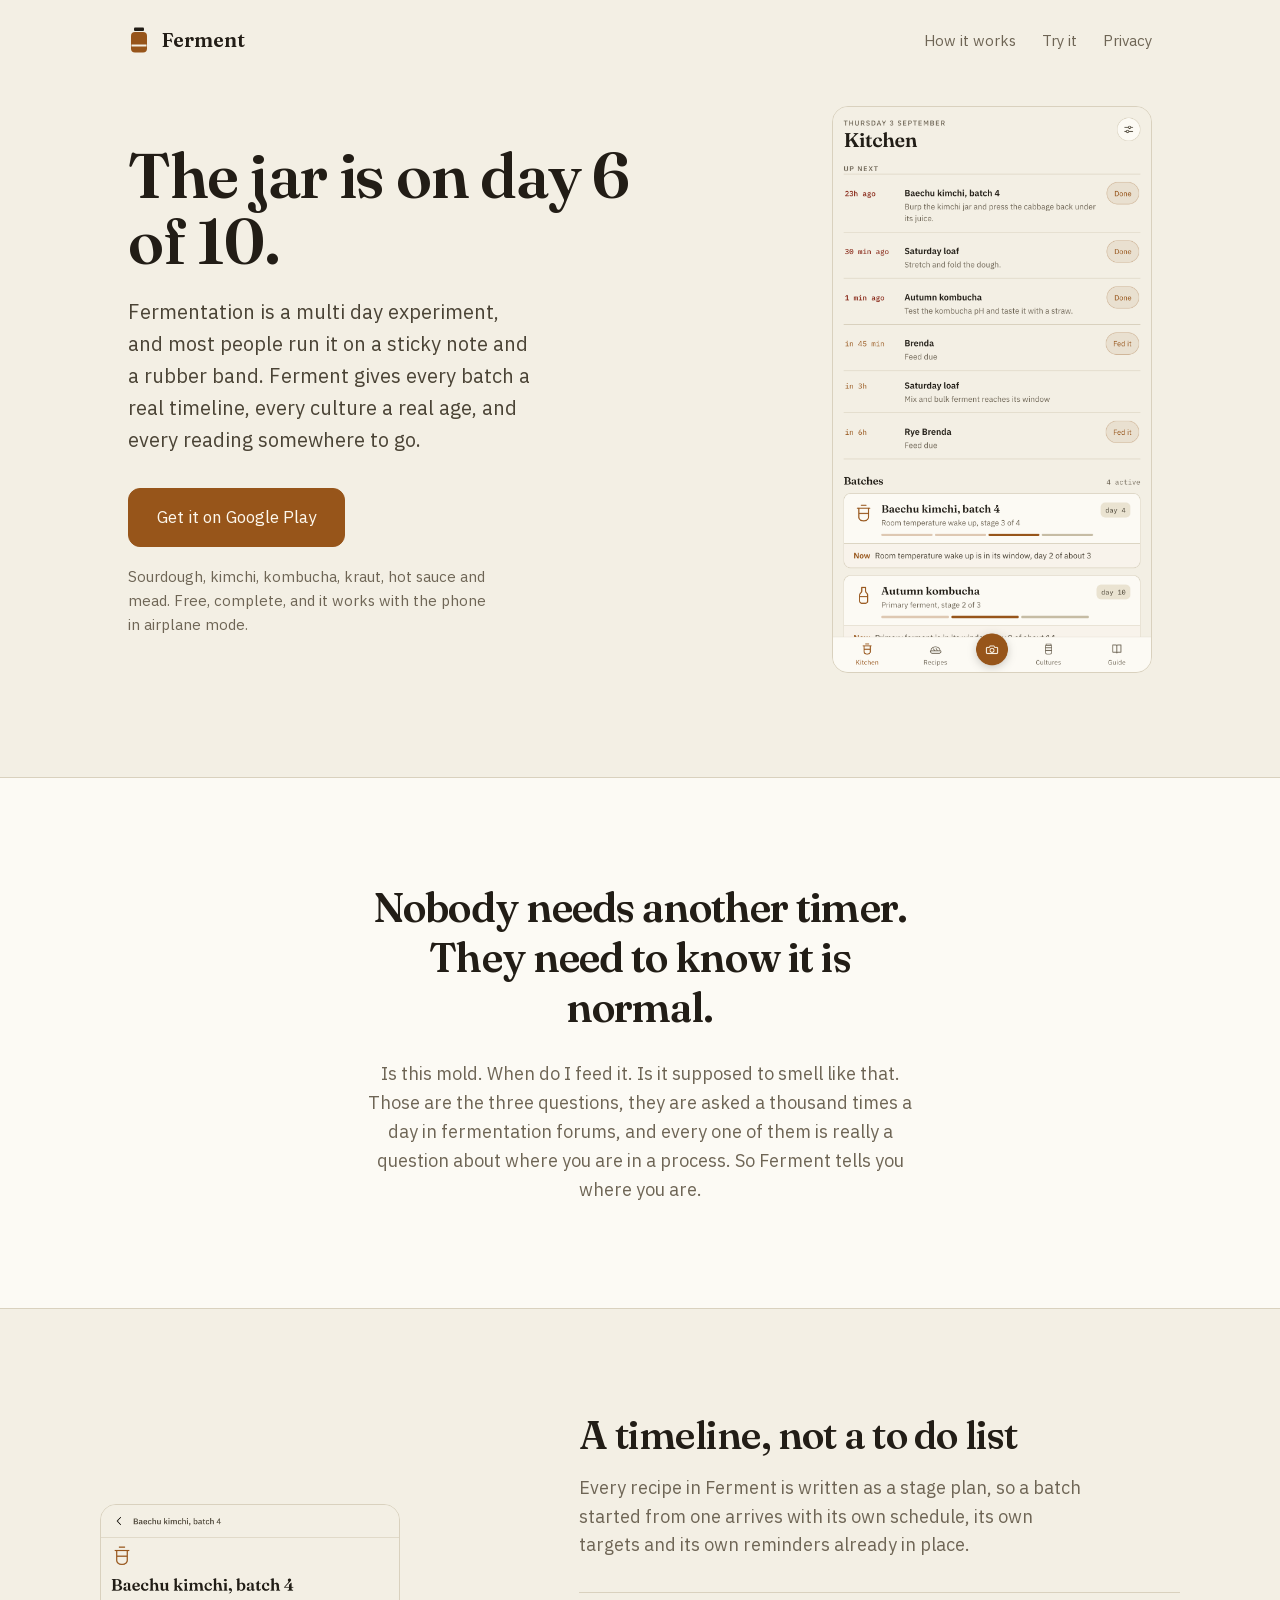
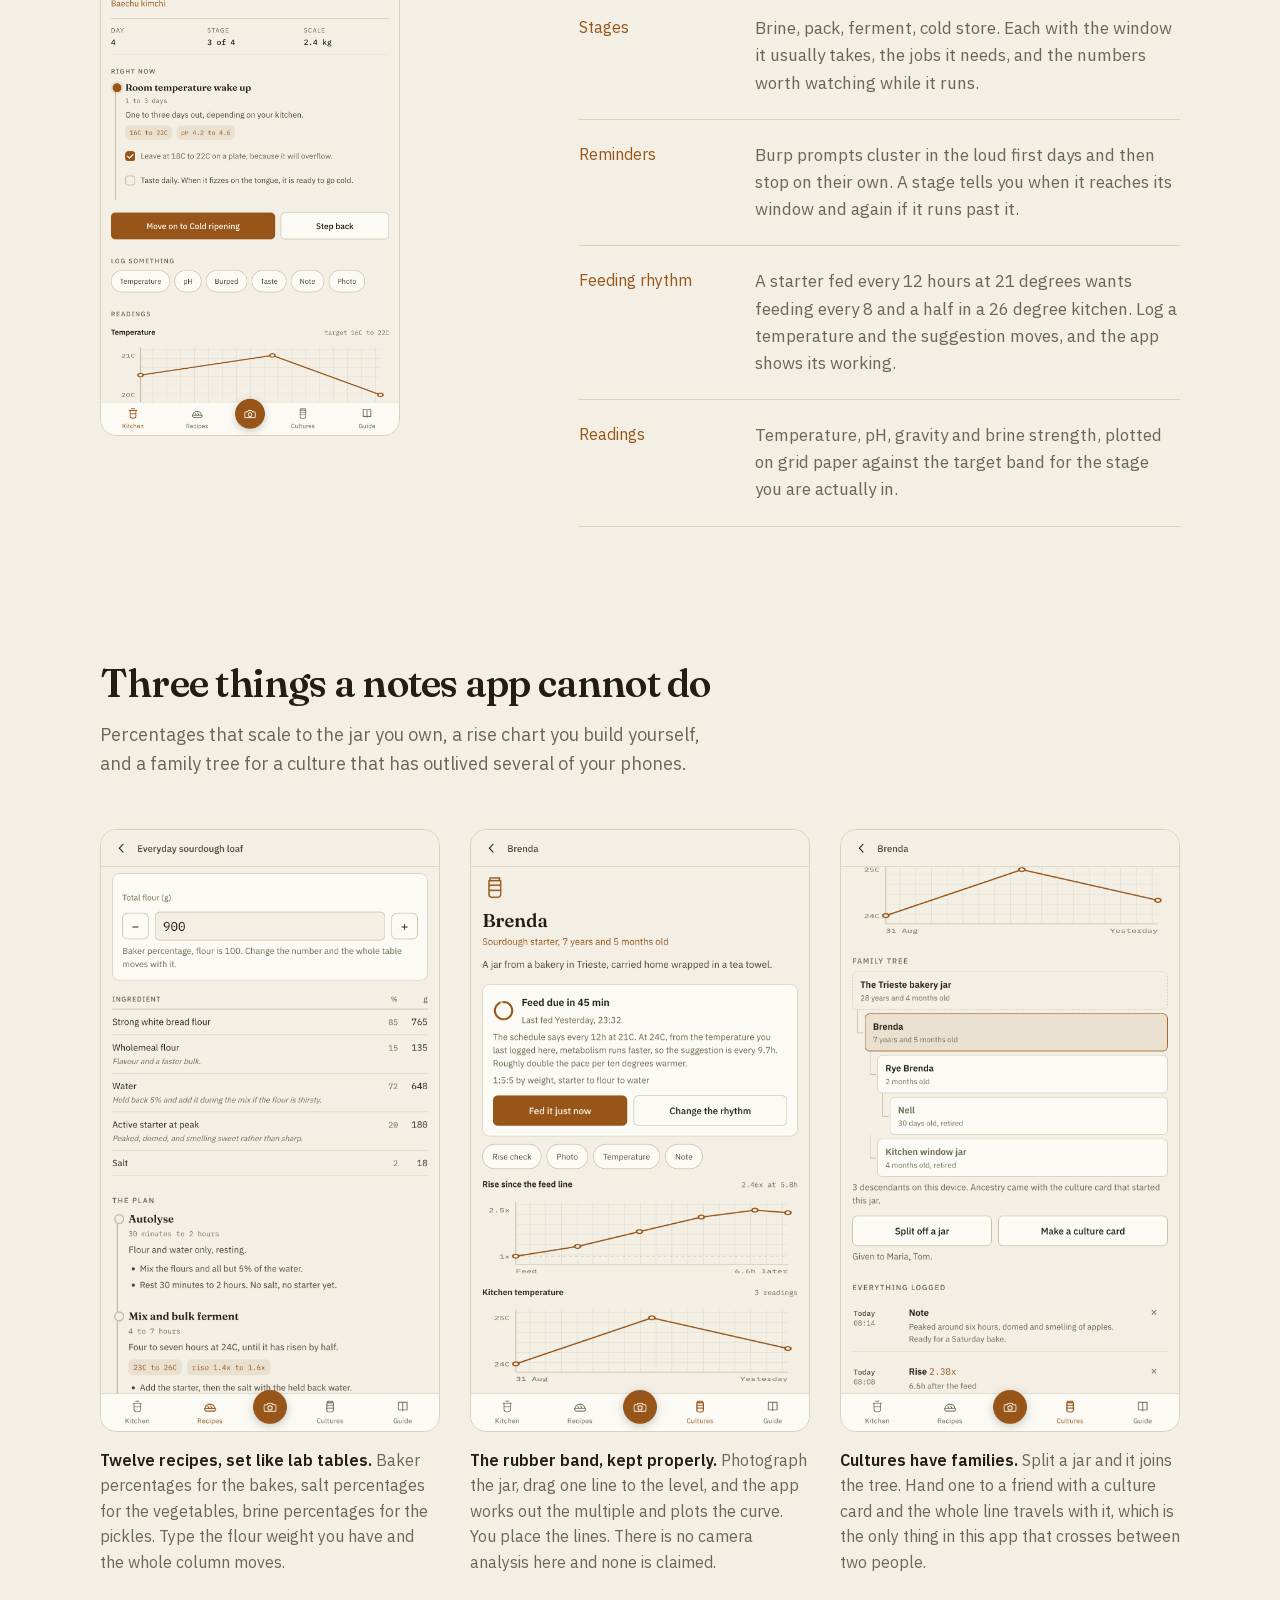
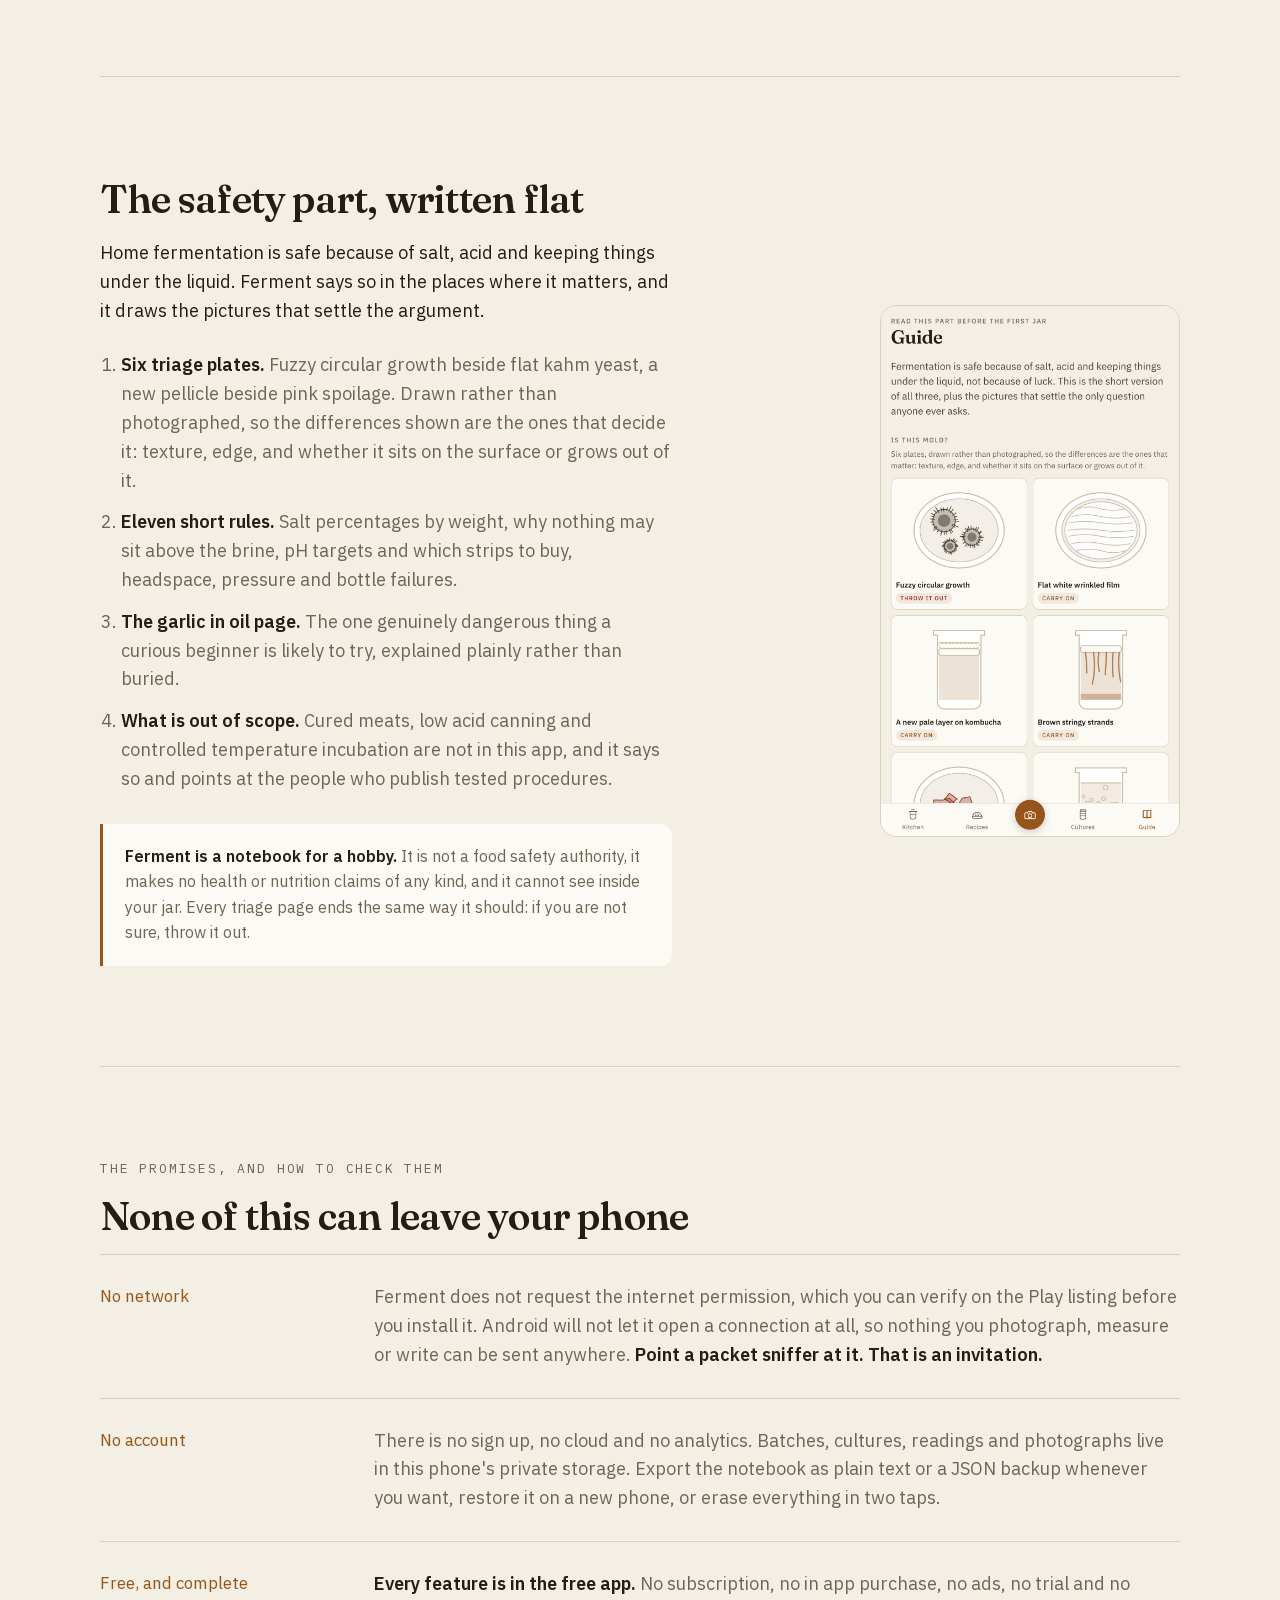
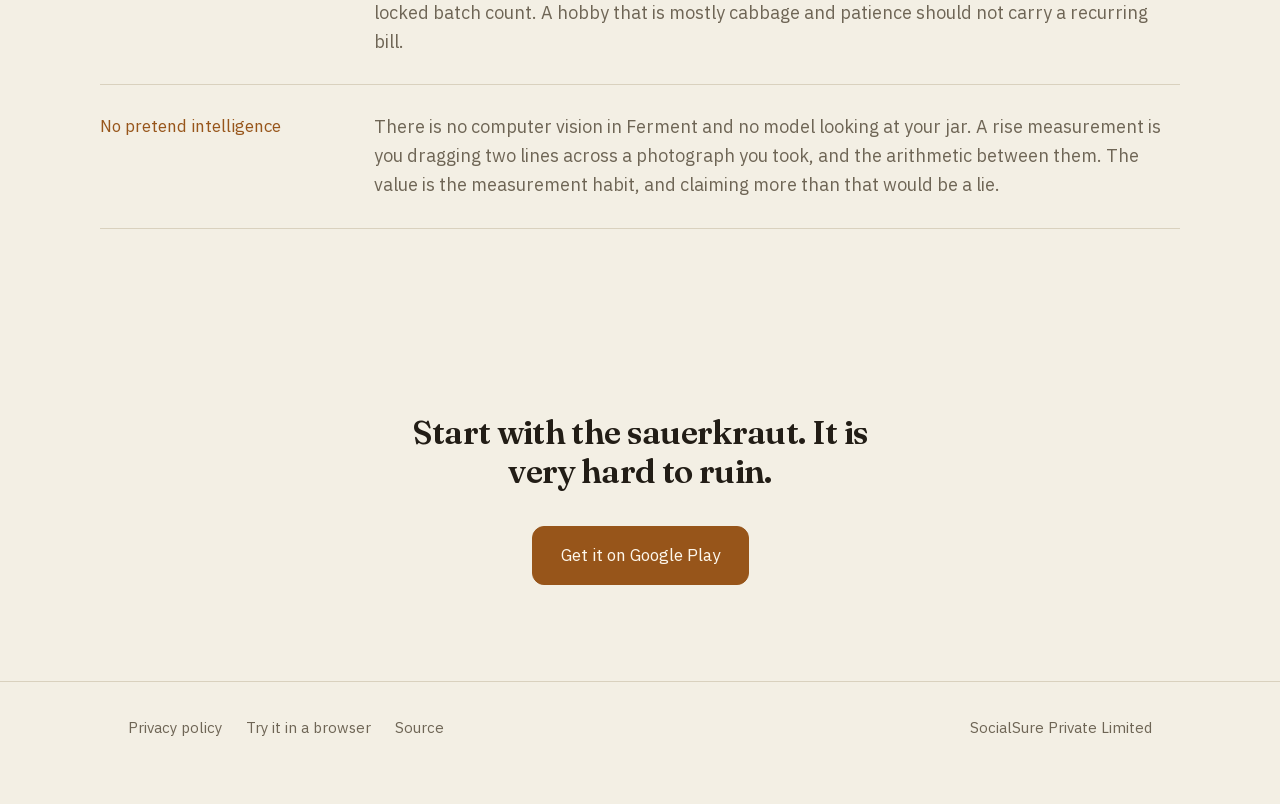
==== docs/index.html @ be578f1a "A lab notebook for sourdough, kimchi and kombucha. Batch timelines, culture lineages and a safety la" ====
<!doctype html>
<html lang="en">
<head>
<meta charset="utf-8">
<meta name="viewport" content="width=device-width, initial-scale=1">
<title>Ferment. The jar is on day 6 of 10.</title>
<meta name="description" content="A lab notebook for sourdough, kimchi, kombucha, kraut, hot sauce and mead. Batch timelines, feeding reminders that follow your kitchen temperature, culture family trees and a safety guide. Offline, free, no account.">
<meta property="og:title" content="Ferment. The jar is on day 6 of 10.">
<meta property="og:description" content="Batch timelines, feeding rhythms that follow your kitchen temperature, culture family trees, twelve recipes with a percentage calculator, and a mold reference that settles the question. Works in airplane mode.">
<meta property="og:type" content="website">
<link rel="icon" href="shots/icon.png">
<link rel="stylesheet" href="fonts/fonts.css">
<style>
  :root {
    color-scheme: light;
    --paper: #F3EFE4; --card: #FCFAF4; --card-2: #EAE3D1;
    --ink: #221D16; --ink-2: #4A4335; --muted: #6E6555;
    --hair: #D9D1BE; --hair-2: #C6BCA4;
    --accent: #97551A; --accent-soft: rgba(151, 85, 26, .10); --on-accent: #FDF7EC;
    --sans: "IBM Plex Sans", system-ui, -apple-system, "Segoe UI", Roboto, sans-serif;
    --serif: "Fraunces", Georgia, "Times New Roman", serif;
    --mono: "IBM Plex Mono", ui-monospace, Menlo, monospace;
  }
  * { box-sizing: border-box; }
  html { scroll-behavior: smooth; }
  body { margin: 0; background: var(--paper); color: var(--ink); font-family: var(--sans);
         font-size: 18px; line-height: 1.6; -webkit-font-smoothing: antialiased; }
  .wrap { max-width: 1080px; margin: 0 auto; padding: 0 28px; }
  a { color: var(--accent); }
  h2, h1 { font-family: var(--serif); font-weight: 600; font-variation-settings: "SOFT" 20, "WONK" 1;
           letter-spacing: -0.02em; }
  img.shot { width: 100%; height: auto; display: block; border: 1px solid var(--hair); border-radius: 16px;
             background: var(--card); }

  .cta { display: inline-block; background: var(--accent); color: var(--on-accent); text-decoration: none;
         padding: 15px 28px; border-radius: 12px; font-size: 17px; border: 1px solid var(--accent);
         transition: transform .15s ease; }
  .cta:active { transform: translateY(1px); }

  nav { display: flex; align-items: center; justify-content: space-between; height: 80px; }
  .mark { display: flex; align-items: center; gap: 11px; font-family: var(--serif); font-size: 20px; font-weight: 600; }
  .mark svg { width: 22px; height: 26px; display: block; }
  nav a { color: var(--muted); text-decoration: none; font-size: 15px; margin-left: 22px; }
  nav a:hover { color: var(--ink); }

  /* 1. hero: copy left, phone right */
  .hero { display: grid; grid-template-columns: 1.08fr .92fr; gap: 60px; align-items: center; padding: 26px 0 104px; }
  .hero h1 { font-size: clamp(40px, 5.4vw, 64px); line-height: 1.03; margin: 0 0 22px; }
  .hero p.sub { font-size: 20px; color: var(--ink-2); margin: 0 0 32px; max-width: 34ch; }
  .hero .under { font-size: 15px; color: var(--muted); margin: 18px 0 0; max-width: 40ch; }
  .hero img { max-width: 320px; margin-left: auto; }

  /* 2. manifesto band */
  .band { border-top: 1px solid var(--hair); border-bottom: 1px solid var(--hair); padding: 104px 0;
          text-align: center; background: var(--card); }
  .band p.big { font-family: var(--serif); font-weight: 600; font-size: clamp(27px, 3.7vw, 41px);
                line-height: 1.22; margin: 0 auto; max-width: 20ch;
                letter-spacing: -0.022em; }
  .band p.after { font-size: 18px; color: var(--muted); max-width: 52ch; margin: 28px auto 0; }

  /* 3. mechanism: phone left, beats right */
  .mech { display: grid; grid-template-columns: .82fr 1.18fr; gap: 62px; align-items: center; padding: 104px 0; }
  h2 { font-size: clamp(28px, 3.5vw, 39px); line-height: 1.14; margin: 0 0 16px; }
  .mech p.sub { color: var(--muted); margin: 0 0 32px; max-width: 46ch; }
  .beat { display: grid; grid-template-columns: 9.5rem 1fr; gap: 24px; padding: 22px 0; border-top: 1px solid var(--hair); }
  .beat:last-child { border-bottom: 1px solid var(--hair); }
  .beat .t { color: var(--accent); font-size: 16px; }
  .beat .d { margin: 0; color: var(--muted); font-size: 17px; }
  .mech img { max-width: 300px; }

  /* 4. gallery strip */
  .gallery { padding: 30px 0 100px; }
  .gallery p.sub { color: var(--muted); max-width: 56ch; margin: 0 0 50px; }
  .strip { display: grid; grid-template-columns: repeat(3, 1fr); gap: 30px; }
  .strip figure { margin: 0; }
  .strip figcaption { color: var(--muted); font-size: 16px; margin-top: 16px; }
  .strip figcaption b { color: var(--ink); font-weight: 600; }

  /* 5. safety: copy left, phone right, numbered */
  .safe { display: grid; grid-template-columns: 1fr .78fr; gap: 62px; align-items: center;
          padding: 100px 0; border-top: 1px solid var(--hair); }
  .safe ol { margin: 26px 0 0; padding-left: 1.3rem; color: var(--muted); }
  .safe li { margin-bottom: 13px; }
  .safe li b { color: var(--ink); font-weight: 600; }
  .safe img { max-width: 300px; margin-left: auto; }
  .caution { background: var(--card); border-left: 3px solid var(--accent); border-radius: 0 12px 12px 0;
             padding: 20px 22px; font-size: 16px; color: var(--muted); margin: 30px 0 0; }
  .caution b { color: var(--ink); font-weight: 600; }

  /* 6. plain fact rows */
  .facts { padding: 92px 0; border-top: 1px solid var(--hair); }
  .eyebrow { font-family: var(--mono); font-size: 13px; letter-spacing: .14em; text-transform: uppercase;
             color: var(--muted); margin: 0 0 14px; }
  .facts .row { display: grid; grid-template-columns: 15rem 1fr; gap: 34px; padding: 28px 0;
                border-top: 1px solid var(--hair); align-items: start; }
  .facts .row:last-child { border-bottom: 1px solid var(--hair); }
  .facts .k { color: var(--accent); font-size: 17px; }
  .facts .v { margin: 0; color: var(--muted); }
  .facts .v b { color: var(--ink); font-weight: 600; }

  /* 7. close */
  .close { text-align: center; padding: 92px 0 40px; }
  .close p.line { font-family: var(--serif); font-weight: 600; font-size: clamp(24px, 3vw, 33px);
                  max-width: 22ch; margin: 0 auto 34px; letter-spacing: -0.02em; line-height: 1.2; }

  footer { border-top: 1px solid var(--hair); padding: 34px 0 64px; color: var(--muted); font-size: 15px; margin-top: 56px; }
  footer .row { display: flex; justify-content: space-between; gap: 22px; flex-wrap: wrap; }
  footer a { color: var(--muted); text-decoration: none; margin-right: 20px; }
  footer a:hover { color: var(--ink); }

  .reveal { transition: opacity .6s ease, transform .6s ease; }
  html.js .reveal:not(.in) { opacity: 0; transform: translateY(14px); }
  @media (prefers-reduced-motion: reduce) {
    html { scroll-behavior: auto; }
    html.js .reveal:not(.in) { opacity: 1; transform: none; }
    .reveal { transition: none; }
  }
  @media (max-width: 900px) {
    .hero, .mech, .safe { grid-template-columns: 1fr; gap: 44px; }
    .hero { padding-bottom: 72px; }
    .mech, .safe { padding: 72px 0; }
    .hero img, .mech img, .safe img { max-width: 290px; margin: 0 auto; }
    .strip { grid-template-columns: 1fr; gap: 44px; max-width: 320px; margin: 0 auto; }
    .facts .row { grid-template-columns: 1fr; gap: 10px; }
    .band { padding: 76px 0; }
    .beat { grid-template-columns: 1fr; gap: 6px; }
    nav a { margin-left: 14px; font-size: 14px; }
  }
</style>
</head>
<body>

<div class="wrap">
  <nav>
    <span class="mark">
      <svg viewBox="0 0 22 26" aria-hidden="true">
        <rect x="6" y="0.5" width="10" height="3.5" rx="1" fill="#221D16"/>
        <rect x="3" y="5" width="16" height="20.5" rx="4" fill="#97551A"/>
        <rect x="3.5" y="17.5" width="15" height="2" fill="#F3EFE4"/>
      </svg>
      Ferment
    </span>
    <span>
      <a href="#how">How it works</a>
      <a href="play/">Try it</a>
      <a href="privacy-policy.html">Privacy</a>
    </span>
  </nav>

  <header class="hero">
    <div>
      <h1>The jar is on day 6 of 10.</h1>
      <p class="sub">Fermentation is a multi day experiment, and most people run it on a sticky note and a
        rubber band. Ferment gives every batch a real timeline, every culture a real age, and every reading
        somewhere to go.</p>
      <a class="cta" href="https://play.google.com/store/apps/details?id=com.mohdshayan.ferment">Get it on Google Play</a>
      <p class="under">Sourdough, kimchi, kombucha, kraut, hot sauce and mead. Free, complete, and it works
        with the phone in airplane mode.</p>
    </div>
    <img class="shot reveal" src="shots/01-kitchen.png" width="1080" height="1920"
         alt="The Kitchen screen: an Up Next list of overdue and upcoming jobs, then cards for each active batch with its stage and day number.">
  </header>
</div>

<section class="band">
  <div class="wrap">
    <p class="big">Nobody needs another timer. They need to know it is normal.</p>
    <p class="after">Is this mold. When do I feed it. Is it supposed to smell like that. Those are the three
      questions, they are asked a thousand times a day in fermentation forums, and every one of them is
      really a question about where you are in a process. So Ferment tells you where you are.</p>
  </div>
</section>

<section class="mech wrap" id="how">
  <img class="shot reveal" src="shots/02-batch.png" width="1080" height="1920"
       alt="A kimchi batch on day 4, stage 3 of 4, with its current stage tasks, target ranges and a temperature chart.">
  <div>
    <h2>A timeline, not a to do list</h2>
    <p class="sub">Every recipe in Ferment is written as a stage plan, so a batch started from one arrives
      with its own schedule, its own targets and its own reminders already in place.</p>
    <div class="beat"><span class="t">Stages</span><p class="d">Brine, pack, ferment, cold store. Each with the window it usually takes, the jobs it needs, and the numbers worth watching while it runs.</p></div>
    <div class="beat"><span class="t">Reminders</span><p class="d">Burp prompts cluster in the loud first days and then stop on their own. A stage tells you when it reaches its window and again if it runs past it.</p></div>
    <div class="beat"><span class="t">Feeding rhythm</span><p class="d">A starter fed every 12 hours at 21 degrees wants feeding every 8 and a half in a 26 degree kitchen. Log a temperature and the suggestion moves, and the app shows its working.</p></div>
    <div class="beat"><span class="t">Readings</span><p class="d">Temperature, pH, gravity and brine strength, plotted on grid paper against the target band for the stage you are actually in.</p></div>
  </div>
</section>

<section class="gallery wrap">
  <h2>Three things a notes app cannot do</h2>
  <p class="sub">Percentages that scale to the jar you own, a rise chart you build yourself, and a family
    tree for a culture that has outlived several of your phones.</p>
  <div class="strip">
    <figure class="reveal">
      <img class="shot" src="shots/03-recipe.png" width="1080" height="1920"
           alt="The sourdough loaf recipe as a lab table: baker percentages beside gram amounts, recalculated for 900g of flour.">
      <figcaption><b>Twelve recipes, set like lab tables.</b> Baker percentages for the bakes, salt
        percentages for the vegetables, brine percentages for the pickles. Type the flour weight you have
        and the whole column moves.</figcaption>
    </figure>
    <figure class="reveal">
      <img class="shot" src="shots/04-culture.png" width="1080" height="1920"
           alt="A starter named Brenda: feeding ring, the temperature reasoning in plain words, and a rise chart peaking at 2.46 times.">
      <figcaption><b>The rubber band, kept properly.</b> Photograph the jar, drag one line to the level,
        and the app works out the multiple and plots the curve. You place the lines. There is no camera
        analysis here and none is claimed.</figcaption>
    </figure>
    <figure class="reveal">
      <img class="shot" src="shots/05-lineage.png" width="1080" height="1920"
           alt="A culture family tree: an inherited ancestor above Brenda, with two split jars and a grandchild below her.">
      <figcaption><b>Cultures have families.</b> Split a jar and it joins the tree. Hand one to a friend
        with a culture card and the whole line travels with it, which is the only thing in this app that
        crosses between two people.</figcaption>
    </figure>
  </div>
</section>

<section class="safe wrap">
  <div>
    <h2>The safety part, written flat</h2>
    <p class="sub">Home fermentation is safe because of salt, acid and keeping things under the liquid.
      Ferment says so in the places where it matters, and it draws the pictures that settle the argument.</p>
    <ol>
      <li><b>Six triage plates.</b> Fuzzy circular growth beside flat kahm yeast, a new pellicle beside pink
        spoilage. Drawn rather than photographed, so the differences shown are the ones that decide it:
        texture, edge, and whether it sits on the surface or grows out of it.</li>
      <li><b>Eleven short rules.</b> Salt percentages by weight, why nothing may sit above the brine, pH
        targets and which strips to buy, headspace, pressure and bottle failures.</li>
      <li><b>The garlic in oil page.</b> The one genuinely dangerous thing a curious beginner is likely to
        try, explained plainly rather than buried.</li>
      <li><b>What is out of scope.</b> Cured meats, low acid canning and controlled temperature incubation
        are not in this app, and it says so and points at the people who publish tested procedures.</li>
    </ol>
    <p class="caution"><b>Ferment is a notebook for a hobby.</b> It is not a food safety authority, it makes
      no health or nutrition claims of any kind, and it cannot see inside your jar. Every triage page ends
      the same way it should: if you are not sure, throw it out.</p>
  </div>
  <img class="shot reveal" src="shots/06-guide.png" width="1080" height="1920"
       alt="The Guide screen with six drawn triage plates: fuzzy mold, kahm yeast, a new pellicle and more, each labelled throw it out or carry on.">
</section>

<section class="facts wrap">
  <p class="eyebrow">The promises, and how to check them</p>
  <h2>None of this can leave your phone</h2>
  <div class="row">
    <div class="k">No network</div>
    <p class="v">Ferment does not request the internet permission, which you can verify on the Play listing
      before you install it. Android will not let it open a connection at all, so nothing you photograph,
      measure or write can be sent anywhere. <b>Point a packet sniffer at it. That is an invitation.</b></p>
  </div>
  <div class="row">
    <div class="k">No account</div>
    <p class="v">There is no sign up, no cloud and no analytics. Batches, cultures, readings and photographs
      live in this phone's private storage. Export the notebook as plain text or a JSON backup whenever you
      want, restore it on a new phone, or erase everything in two taps.</p>
  </div>
  <div class="row">
    <div class="k">Free, and complete</div>
    <p class="v"><b>Every feature is in the free app.</b> No subscription, no in app purchase, no ads, no
      trial and no locked batch count. A hobby that is mostly cabbage and patience should not carry a
      recurring bill.</p>
  </div>
  <div class="row">
    <div class="k">No pretend intelligence</div>
    <p class="v">There is no computer vision in Ferment and no model looking at your jar. A rise measurement
      is you dragging two lines across a photograph you took, and the arithmetic between them. The value is
      the measurement habit, and claiming more than that would be a lie.</p>
  </div>
</section>

<section class="close wrap">
  <p class="line">Start with the sauerkraut. It is very hard to ruin.</p>
  <a class="cta" href="https://play.google.com/store/apps/details?id=com.mohdshayan.ferment">Get it on Google Play</a>
</section>

<footer>
  <div class="wrap row">
    <span>
      <a href="privacy-policy.html">Privacy policy</a>
      <a href="play/">Try it in a browser</a>
      <a href="https://github.com/shayanmohd/ferment">Source</a>
    </span>
    <span>SocialSure Private Limited</span>
  </div>
</footer>

<script>
  // Nothing is hidden unless this runs, and anything already scrolled past is revealed straight away.
  document.documentElement.classList.add('js');
  var els = Array.prototype.slice.call(document.querySelectorAll('.reveal'));
  var queued = false;
  function check() {
    queued = false;
    for (var i = els.length - 1; i >= 0; i--) {
      if (els[i].getBoundingClientRect().top < window.innerHeight - 40) {
        els[i].classList.add('in'); els.splice(i, 1);
      }
    }
  }
  addEventListener('scroll', function () {
    if (!queued) { queued = true; requestAnimationFrame(check); }
  }, { passive: true });
  addEventListener('resize', check, { passive: true });
  check();
</script>
</body>
</html>
---- docs/fonts/fonts.css ----
/* vietnamese */
@font-face {
  font-family: 'Fraunces';
  font-style: normal;
  font-weight: 400 700;
  font-display: swap;
  src: url(6NU78FyLNQOQZAnv9bYEvDiIdE9Ea92uemAk_WBq8U_9v0c2Wa0KxCBTeP2Xz5fU8w.woff2) format('woff2');
  unicode-range: U+0102-0103, U+0110-0111, U+0128-0129, U+0168-0169, U+01A0-01A1, U+01AF-01B0, U+0300-0301, U+0303-0304, U+0308-0309, U+0323, U+0329, U+1EA0-1EF9, U+20AB;
}
/* latin-ext */
@font-face {
  font-family: 'Fraunces';
  font-style: normal;
  font-weight: 400 700;
  font-display: swap;
  src: url(6NU78FyLNQOQZAnv9bYEvDiIdE9Ea92uemAk_WBq8U_9v0c2Wa0KxCFTeP2Xz5fU8w.woff2) format('woff2');
  unicode-range: U+0100-02BA, U+02BD-02C5, U+02C7-02CC, U+02CE-02D7, U+02DD-02FF, U+0304, U+0308, U+0329, U+1D00-1DBF, U+1E00-1E9F, U+1EF2-1EFF, U+2020, U+20A0-20AB, U+20AD-20C0, U+2113, U+2C60-2C7F, U+A720-A7FF;
}
/* latin */
@font-face {
  font-family: 'Fraunces';
  font-style: normal;
  font-weight: 400 700;
  font-display: swap;
  src: url(6NU78FyLNQOQZAnv9bYEvDiIdE9Ea92uemAk_WBq8U_9v0c2Wa0KxC9TeP2Xz5c.woff2) format('woff2');
  unicode-range: U+0000-00FF, U+0131, U+0152-0153, U+02BB-02BC, U+02C6, U+02DA, U+02DC, U+0304, U+0308, U+0329, U+2000-206F, U+20AC, U+2122, U+2191, U+2193, U+2212, U+2215, U+FEFF, U+FFFD;
}
/* cyrillic-ext */
@font-face {
  font-family: 'IBM Plex Mono';
  font-style: normal;
  font-weight: 400;
  font-display: swap;
  src: url(-F63fjptAgt5VM-kVkqdyU8n1iIq131nj-otFQ.woff2) format('woff2');
  unicode-range: U+0460-052F, U+1C80-1C8A, U+20B4, U+2DE0-2DFF, U+A640-A69F, U+FE2E-FE2F;
}
/* cyrillic */
@font-face {
  font-family: 'IBM Plex Mono';
  font-style: normal;
  font-weight: 400;
  font-display: swap;
  src: url(-F63fjptAgt5VM-kVkqdyU8n1isq131nj-otFQ.woff2) format('woff2');
  unicode-range: U+0301, U+0400-045F, U+0490-0491, U+04B0-04B1, U+2116;
}
/* vietnamese */
@font-face {
  font-family: 'IBM Plex Mono';
  font-style: normal;
  font-weight: 400;
  font-display: swap;
  src: url(-F63fjptAgt5VM-kVkqdyU8n1iAq131nj-otFQ.woff2) format('woff2');
  unicode-range: U+0102-0103, U+0110-0111, U+0128-0129, U+0168-0169, U+01A0-01A1, U+01AF-01B0, U+0300-0301, U+0303-0304, U+0308-0309, U+0323, U+0329, U+1EA0-1EF9, U+20AB;
}
/* latin-ext */
@font-face {
  font-family: 'IBM Plex Mono';
  font-style: normal;
  font-weight: 400;
  font-display: swap;
  src: url(-F63fjptAgt5VM-kVkqdyU8n1iEq131nj-otFQ.woff2) format('woff2');
  unicode-range: U+0100-02BA, U+02BD-02C5, U+02C7-02CC, U+02CE-02D7, U+02DD-02FF, U+0304, U+0308, U+0329, U+1D00-1DBF, U+1E00-1E9F, U+1EF2-1EFF, U+2020, U+20A0-20AB, U+20AD-20C0, U+2113, U+2C60-2C7F, U+A720-A7FF;
}
/* latin */
@font-face {
  font-family: 'IBM Plex Mono';
  font-style: normal;
  font-weight: 400;
  font-display: swap;
  src: url(-F63fjptAgt5VM-kVkqdyU8n1i8q131nj-o.woff2) format('woff2');
  unicode-range: U+0000-00FF, U+0131, U+0152-0153, U+02BB-02BC, U+02C6, U+02DA, U+02DC, U+0304, U+0308, U+0329, U+2000-206F, U+20AC, U+2122, U+2191, U+2193, U+2212, U+2215, U+FEFF, U+FFFD;
}
/* cyrillic-ext */
@font-face {
  font-family: 'IBM Plex Mono';
  font-style: normal;
  font-weight: 500;
  font-display: swap;
  src: url(-F6qfjptAgt5VM-kVkqdyU8n3twJwl1FgsAXHNlYzg.woff2) format('woff2');
  unicode-range: U+0460-052F, U+1C80-1C8A, U+20B4, U+2DE0-2DFF, U+A640-A69F, U+FE2E-FE2F;
}
/* cyrillic */
@font-face {
  font-family: 'IBM Plex Mono';
  font-style: normal;
  font-weight: 500;
  font-display: swap;
  src: url(-F6qfjptAgt5VM-kVkqdyU8n3twJwlRFgsAXHNlYzg.woff2) format('woff2');
  unicode-range: U+0301, U+0400-045F, U+0490-0491, U+04B0-04B1, U+2116;
}
/* vietnamese */
@font-face {
  font-family: 'IBM Plex Mono';
  font-style: normal;
  font-weight: 500;
  font-display: swap;
  src: url(-F6qfjptAgt5VM-kVkqdyU8n3twJwl9FgsAXHNlYzg.woff2) format('woff2');
  unicode-range: U+0102-0103, U+0110-0111, U+0128-0129, U+0168-0169, U+01A0-01A1, U+01AF-01B0, U+0300-0301, U+0303-0304, U+0308-0309, U+0323, U+0329, U+1EA0-1EF9, U+20AB;
}
/* latin-ext */
@font-face {
  font-family: 'IBM Plex Mono';
  font-style: normal;
  font-weight: 500;
  font-display: swap;
  src: url(-F6qfjptAgt5VM-kVkqdyU8n3twJwl5FgsAXHNlYzg.woff2) format('woff2');
  unicode-range: U+0100-02BA, U+02BD-02C5, U+02C7-02CC, U+02CE-02D7, U+02DD-02FF, U+0304, U+0308, U+0329, U+1D00-1DBF, U+1E00-1E9F, U+1EF2-1EFF, U+2020, U+20A0-20AB, U+20AD-20C0, U+2113, U+2C60-2C7F, U+A720-A7FF;
}
/* latin */
@font-face {
  font-family: 'IBM Plex Mono';
  font-style: normal;
  font-weight: 500;
  font-display: swap;
  src: url(-F6qfjptAgt5VM-kVkqdyU8n3twJwlBFgsAXHNk.woff2) format('woff2');
  unicode-range: U+0000-00FF, U+0131, U+0152-0153, U+02BB-02BC, U+02C6, U+02DA, U+02DC, U+0304, U+0308, U+0329, U+2000-206F, U+20AC, U+2122, U+2191, U+2193, U+2212, U+2215, U+FEFF, U+FFFD;
}
/* cyrillic-ext */
@font-face {
  font-family: 'IBM Plex Sans';
  font-style: normal;
  font-weight: 400;
  font-stretch: 100%;
  font-display: swap;
  src: url(zYXzKVElMYYaJe8bpLHnCwDKr932-G7dytD-Dmu1syxTKYbSB4ZhRNU.woff2) format('woff2');
  unicode-range: U+0460-052F, U+1C80-1C8A, U+20B4, U+2DE0-2DFF, U+A640-A69F, U+FE2E-FE2F;
}
/* cyrillic */
@font-face {
  font-family: 'IBM Plex Sans';
  font-style: normal;
  font-weight: 400;
  font-stretch: 100%;
  font-display: swap;
  src: url(zYXzKVElMYYaJe8bpLHnCwDKr932-G7dytD-Dmu1syxaKYbSB4ZhRNU.woff2) format('woff2');
  unicode-range: U+0301, U+0400-045F, U+0490-0491, U+04B0-04B1, U+2116;
}
/* greek */
@font-face {
  font-family: 'IBM Plex Sans';
  font-style: normal;
  font-weight: 400;
  font-stretch: 100%;
  font-display: swap;
  src: url(zYXzKVElMYYaJe8bpLHnCwDKr932-G7dytD-Dmu1syxdKYbSB4ZhRNU.woff2) format('woff2');
  unicode-range: U+0370-0377, U+037A-037F, U+0384-038A, U+038C, U+038E-03A1, U+03A3-03FF;
}
/* vietnamese */
@font-face {
  font-family: 'IBM Plex Sans';
  font-style: normal;
  font-weight: 400;
  font-stretch: 100%;
  font-display: swap;
  src: url(zYXzKVElMYYaJe8bpLHnCwDKr932-G7dytD-Dmu1syxRKYbSB4ZhRNU.woff2) format('woff2');
  unicode-range: U+0102-0103, U+0110-0111, U+0128-0129, U+0168-0169, U+01A0-01A1, U+01AF-01B0, U+0300-0301, U+0303-0304, U+0308-0309, U+0323, U+0329, U+1EA0-1EF9, U+20AB;
}
/* latin-ext */
@font-face {
  font-family: 'IBM Plex Sans';
  font-style: normal;
  font-weight: 400;
  font-stretch: 100%;
  font-display: swap;
  src: url(zYXzKVElMYYaJe8bpLHnCwDKr932-G7dytD-Dmu1syxQKYbSB4ZhRNU.woff2) format('woff2');
  unicode-range: U+0100-02BA, U+02BD-02C5, U+02C7-02CC, U+02CE-02D7, U+02DD-02FF, U+0304, U+0308, U+0329, U+1D00-1DBF, U+1E00-1E9F, U+1EF2-1EFF, U+2020, U+20A0-20AB, U+20AD-20C0, U+2113, U+2C60-2C7F, U+A720-A7FF;
}
/* latin */
@font-face {
  font-family: 'IBM Plex Sans';
  font-style: normal;
  font-weight: 400;
  font-stretch: 100%;
  font-display: swap;
  src: url(zYXzKVElMYYaJe8bpLHnCwDKr932-G7dytD-Dmu1syxeKYbSB4Zh.woff2) format('woff2');
  unicode-range: U+0000-00FF, U+0131, U+0152-0153, U+02BB-02BC, U+02C6, U+02DA, U+02DC, U+0304, U+0308, U+0329, U+2000-206F, U+20AC, U+2122, U+2191, U+2193, U+2212, U+2215, U+FEFF, U+FFFD;
}
/* cyrillic-ext */
@font-face {
  font-family: 'IBM Plex Sans';
  font-style: normal;
  font-weight: 500;
  font-stretch: 100%;
  font-display: swap;
  src: url(zYXzKVElMYYaJe8bpLHnCwDKr932-G7dytD-Dmu1syxTKYbSB4ZhRNU.woff2) format('woff2');
  unicode-range: U+0460-052F, U+1C80-1C8A, U+20B4, U+2DE0-2DFF, U+A640-A69F, U+FE2E-FE2F;
}
/* cyrillic */
@font-face {
  font-family: 'IBM Plex Sans';
  font-style: normal;
  font-weight: 500;
  font-stretch: 100%;
  font-display: swap;
  src: url(zYXzKVElMYYaJe8bpLHnCwDKr932-G7dytD-Dmu1syxaKYbSB4ZhRNU.woff2) format('woff2');
  unicode-range: U+0301, U+0400-045F, U+0490-0491, U+04B0-04B1, U+2116;
}
/* greek */
@font-face {
  font-family: 'IBM Plex Sans';
  font-style: normal;
  font-weight: 500;
  font-stretch: 100%;
  font-display: swap;
  src: url(zYXzKVElMYYaJe8bpLHnCwDKr932-G7dytD-Dmu1syxdKYbSB4ZhRNU.woff2) format('woff2');
  unicode-range: U+0370-0377, U+037A-037F, U+0384-038A, U+038C, U+038E-03A1, U+03A3-03FF;
}
/* vietnamese */
@font-face {
  font-family: 'IBM Plex Sans';
  font-style: normal;
  font-weight: 500;
  font-stretch: 100%;
  font-display: swap;
  src: url(zYXzKVElMYYaJe8bpLHnCwDKr932-G7dytD-Dmu1syxRKYbSB4ZhRNU.woff2) format('woff2');
  unicode-range: U+0102-0103, U+0110-0111, U+0128-0129, U+0168-0169, U+01A0-01A1, U+01AF-01B0, U+0300-0301, U+0303-0304, U+0308-0309, U+0323, U+0329, U+1EA0-1EF9, U+20AB;
}
/* latin-ext */
@font-face {
  font-family: 'IBM Plex Sans';
  font-style: normal;
  font-weight: 500;
  font-stretch: 100%;
  font-display: swap;
  src: url(zYXzKVElMYYaJe8bpLHnCwDKr932-G7dytD-Dmu1syxQKYbSB4ZhRNU.woff2) format('woff2');
  unicode-range: U+0100-02BA, U+02BD-02C5, U+02C7-02CC, U+02CE-02D7, U+02DD-02FF, U+0304, U+0308, U+0329, U+1D00-1DBF, U+1E00-1E9F, U+1EF2-1EFF, U+2020, U+20A0-20AB, U+20AD-20C0, U+2113, U+2C60-2C7F, U+A720-A7FF;
}
/* latin */
@font-face {
  font-family: 'IBM Plex Sans';
  font-style: normal;
  font-weight: 500;
  font-stretch: 100%;
  font-display: swap;
  src: url(zYXzKVElMYYaJe8bpLHnCwDKr932-G7dytD-Dmu1syxeKYbSB4Zh.woff2) format('woff2');
  unicode-range: U+0000-00FF, U+0131, U+0152-0153, U+02BB-02BC, U+02C6, U+02DA, U+02DC, U+0304, U+0308, U+0329, U+2000-206F, U+20AC, U+2122, U+2191, U+2193, U+2212, U+2215, U+FEFF, U+FFFD;
}
/* cyrillic-ext */
@font-face {
  font-family: 'IBM Plex Sans';
  font-style: normal;
  font-weight: 600;
  font-stretch: 100%;
  font-display: swap;
  src: url(zYXzKVElMYYaJe8bpLHnCwDKr932-G7dytD-Dmu1syxTKYbSB4ZhRNU.woff2) format('woff2');
  unicode-range: U+0460-052F, U+1C80-1C8A, U+20B4, U+2DE0-2DFF, U+A640-A69F, U+FE2E-FE2F;
}
/* cyrillic */
@font-face {
  font-family: 'IBM Plex Sans';
  font-style: normal;
  font-weight: 600;
  font-stretch: 100%;
  font-display: swap;
  src: url(zYXzKVElMYYaJe8bpLHnCwDKr932-G7dytD-Dmu1syxaKYbSB4ZhRNU.woff2) format('woff2');
  unicode-range: U+0301, U+0400-045F, U+0490-0491, U+04B0-04B1, U+2116;
}
/* greek */
@font-face {
  font-family: 'IBM Plex Sans';
  font-style: normal;
  font-weight: 600;
  font-stretch: 100%;
  font-display: swap;
  src: url(zYXzKVElMYYaJe8bpLHnCwDKr932-G7dytD-Dmu1syxdKYbSB4ZhRNU.woff2) format('woff2');
  unicode-range: U+0370-0377, U+037A-037F, U+0384-038A, U+038C, U+038E-03A1, U+03A3-03FF;
}
/* vietnamese */
@font-face {
  font-family: 'IBM Plex Sans';
  font-style: normal;
  font-weight: 600;
  font-stretch: 100%;
  font-display: swap;
  src: url(zYXzKVElMYYaJe8bpLHnCwDKr932-G7dytD-Dmu1syxRKYbSB4ZhRNU.woff2) format('woff2');
  unicode-range: U+0102-0103, U+0110-0111, U+0128-0129, U+0168-0169, U+01A0-01A1, U+01AF-01B0, U+0300-0301, U+0303-0304, U+0308-0309, U+0323, U+0329, U+1EA0-1EF9, U+20AB;
}
/* latin-ext */
@font-face {
  font-family: 'IBM Plex Sans';
  font-style: normal;
  font-weight: 600;
  font-stretch: 100%;
  font-display: swap;
  src: url(zYXzKVElMYYaJe8bpLHnCwDKr932-G7dytD-Dmu1syxQKYbSB4ZhRNU.woff2) format('woff2');
  unicode-range: U+0100-02BA, U+02BD-02C5, U+02C7-02CC, U+02CE-02D7, U+02DD-02FF, U+0304, U+0308, U+0329, U+1D00-1DBF, U+1E00-1E9F, U+1EF2-1EFF, U+2020, U+20A0-20AB, U+20AD-20C0, U+2113, U+2C60-2C7F, U+A720-A7FF;
}
/* latin */
@font-face {
  font-family: 'IBM Plex Sans';
  font-style: normal;
  font-weight: 600;
  font-stretch: 100%;
  font-display: swap;
  src: url(zYXzKVElMYYaJe8bpLHnCwDKr932-G7dytD-Dmu1syxeKYbSB4Zh.woff2) format('woff2');
  unicode-range: U+0000-00FF, U+0131, U+0152-0153, U+02BB-02BC, U+02C6, U+02DA, U+02DC, U+0304, U+0308, U+0329, U+2000-206F, U+20AC, U+2122, U+2191, U+2193, U+2212, U+2215, U+FEFF, U+FFFD;
}
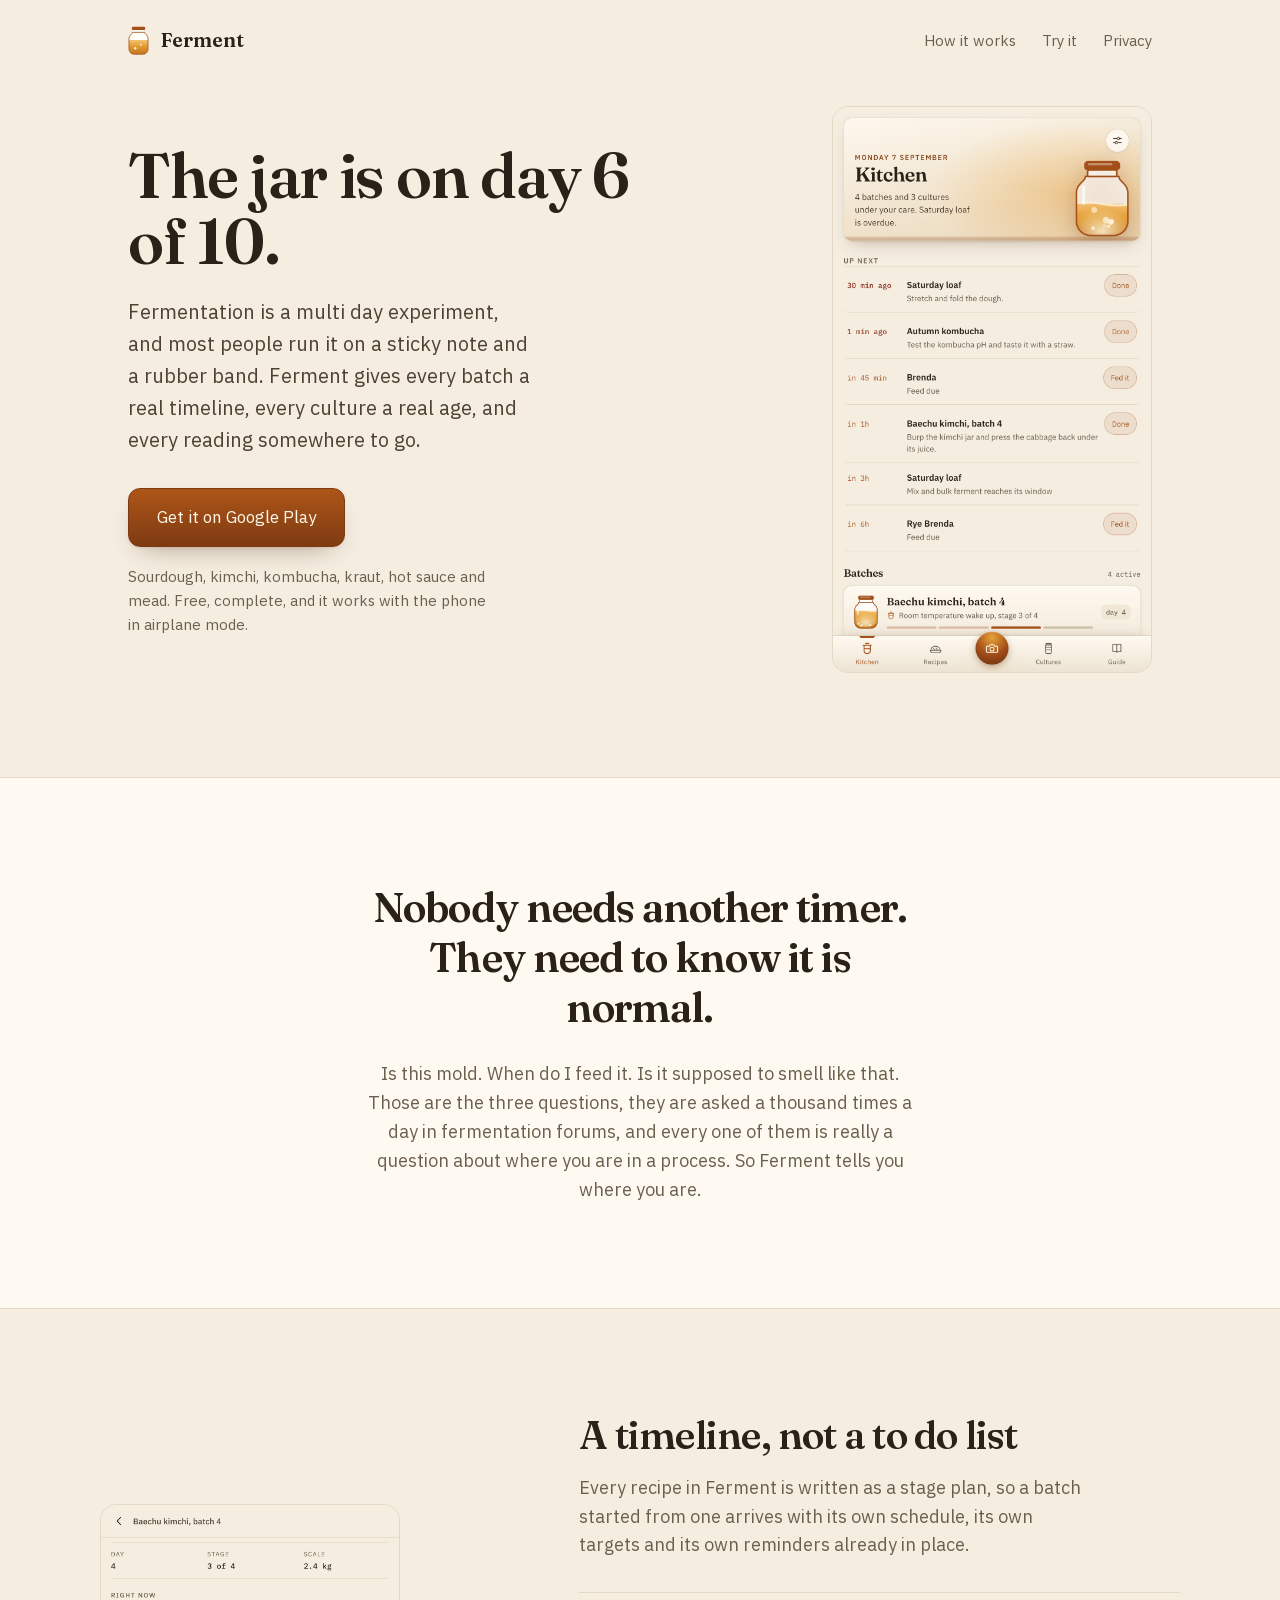
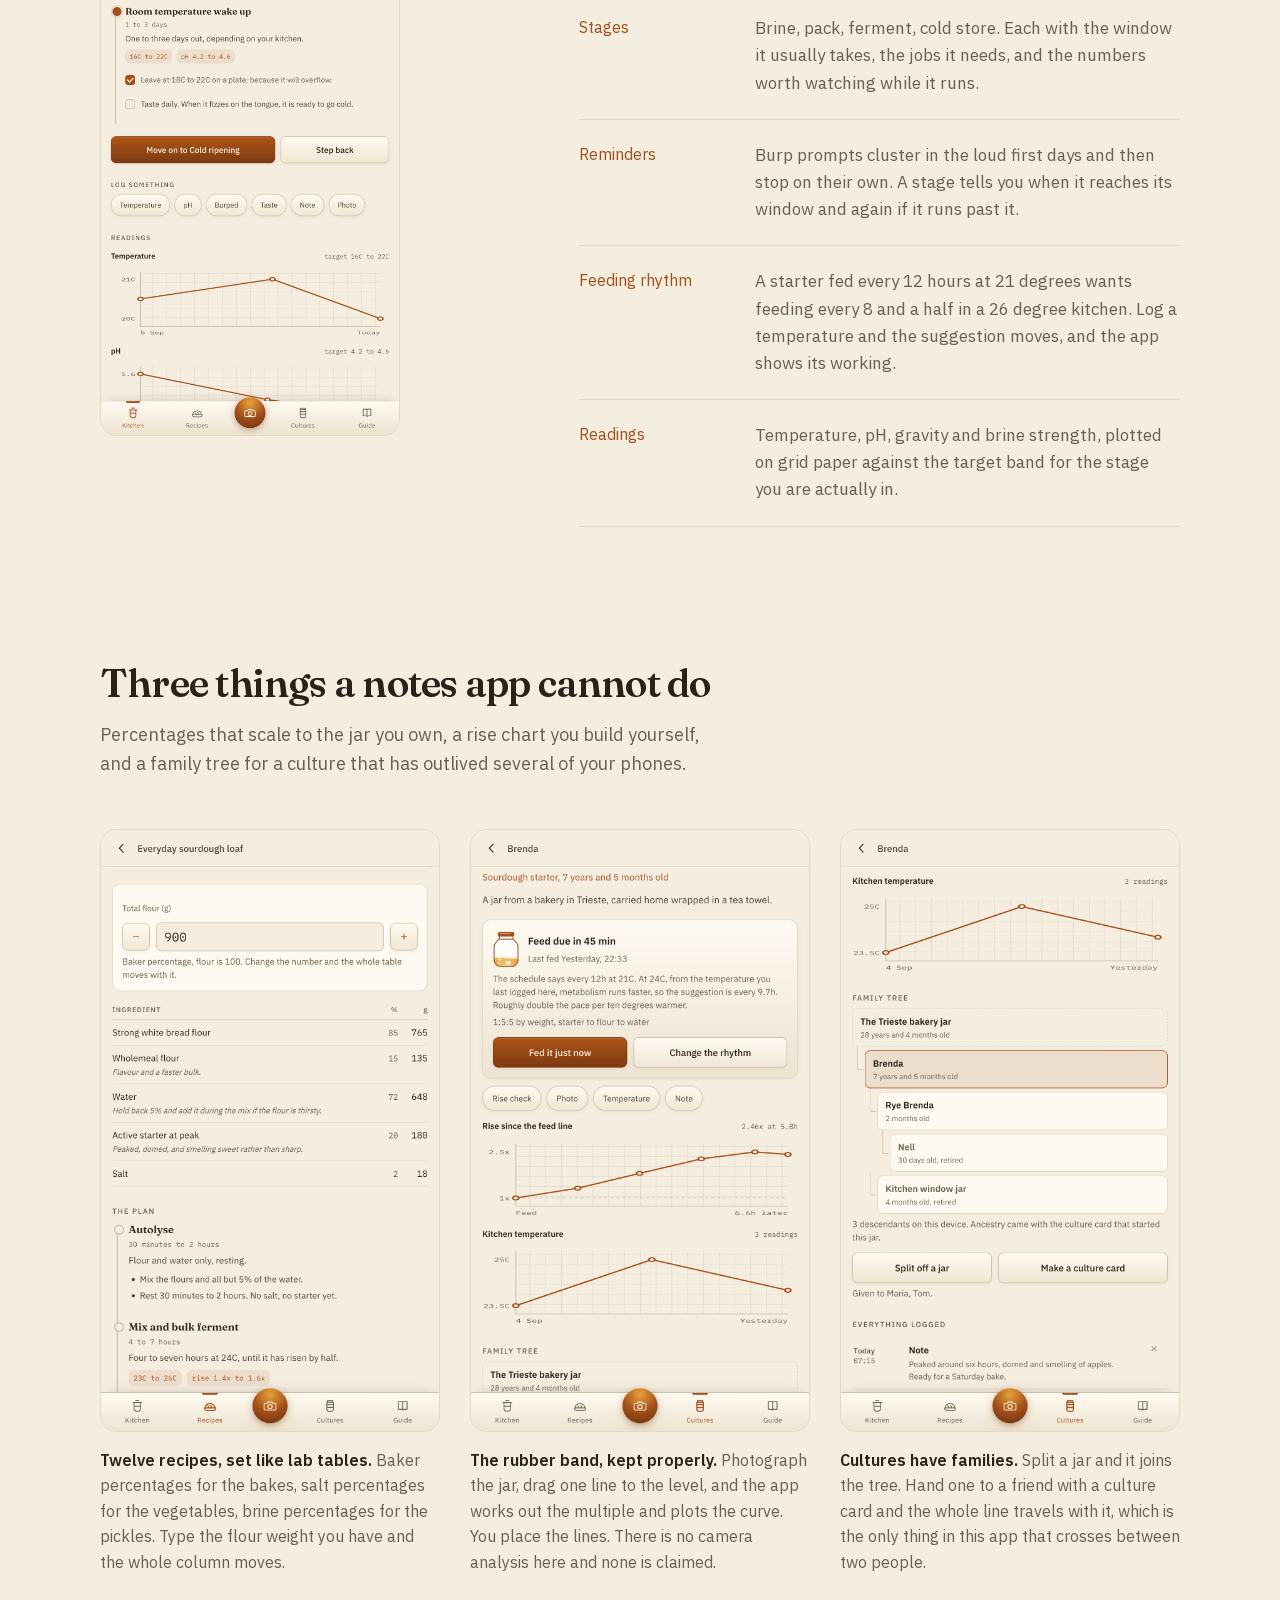
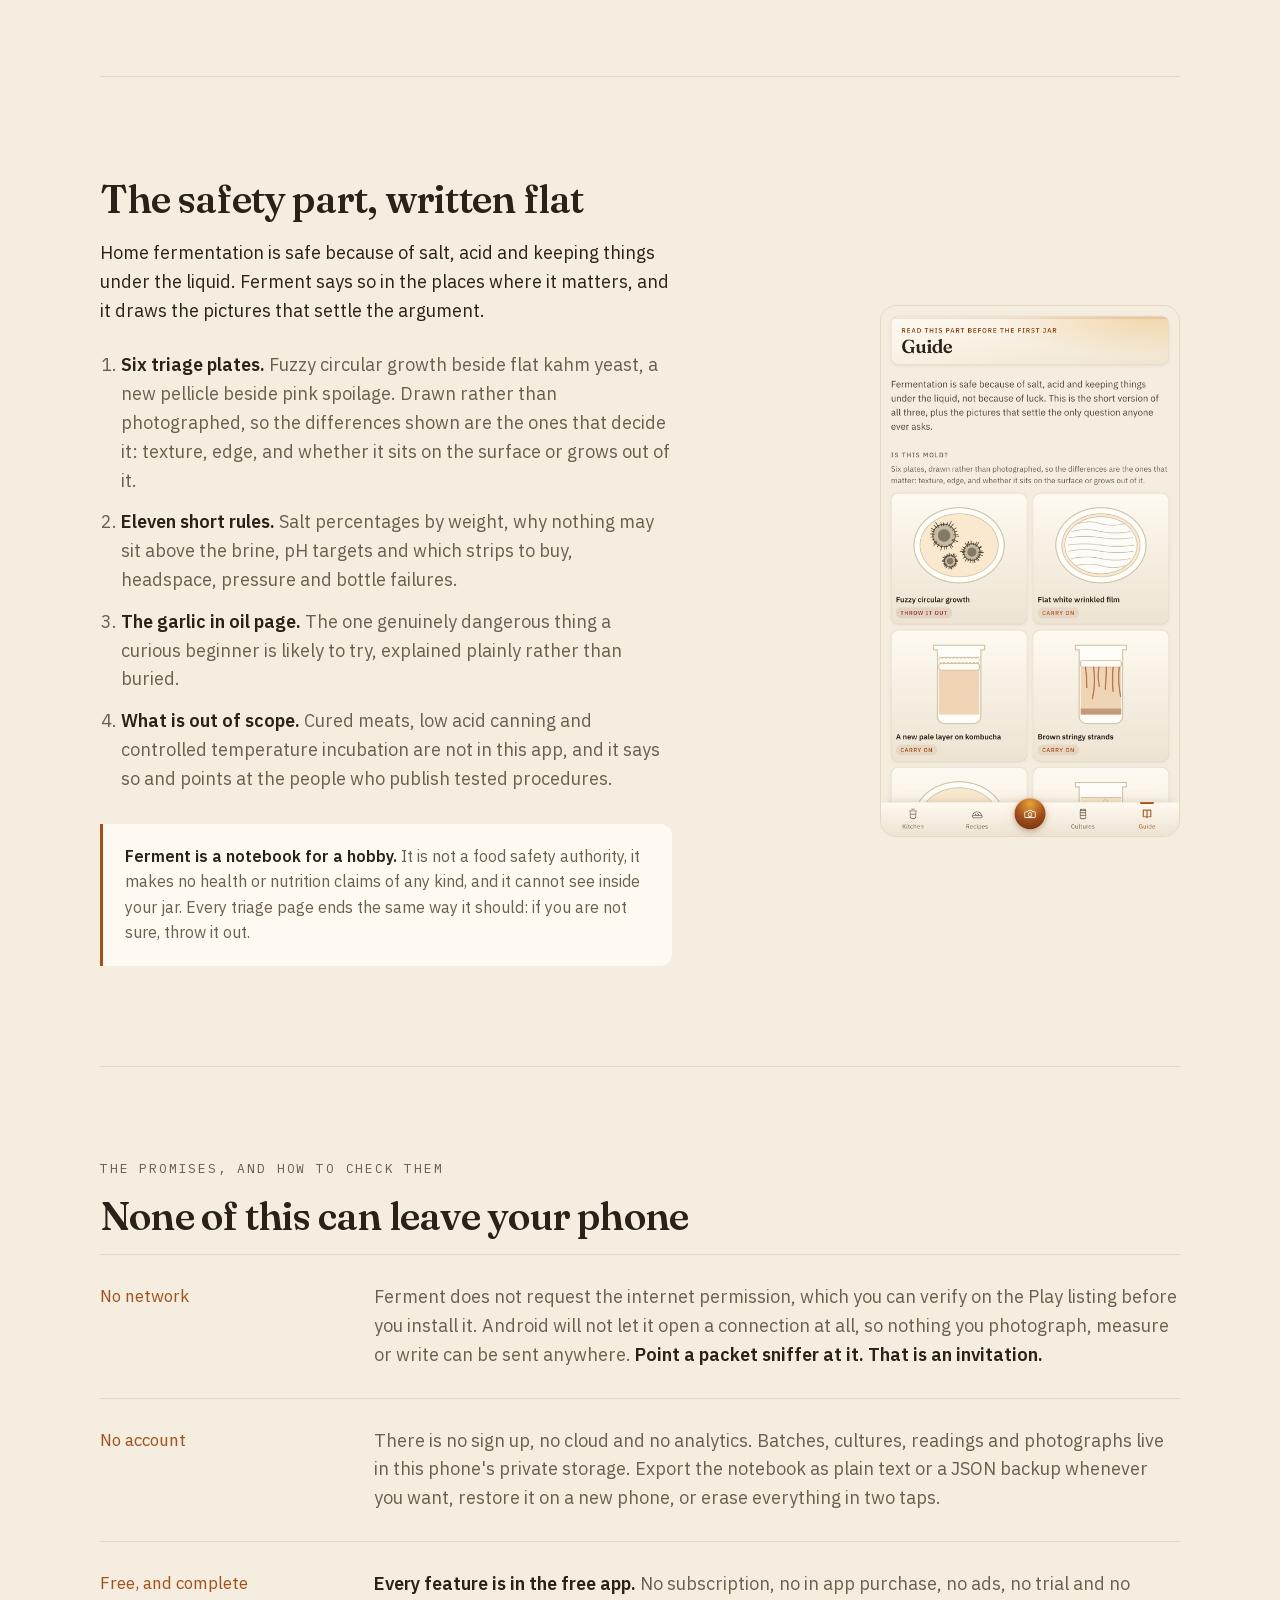
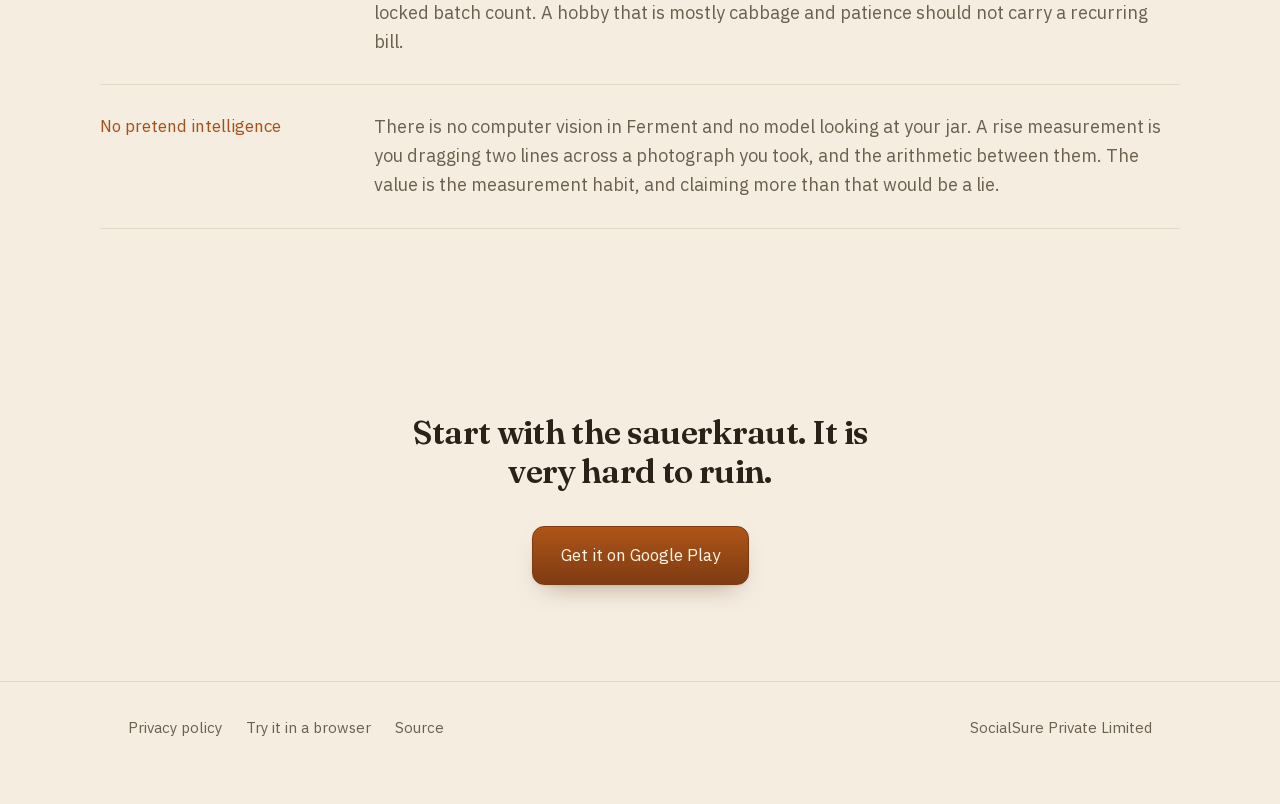
==== commit 503a8a74: "1.0.1: the jar becomes the app's face, and eight bugs a real user would have hit The signature eleme" ====
--- a/docs/index.html
+++ b/docs/index.html
@@ -13,10 +13,11 @@
 <style>
   :root {
     color-scheme: light;
-    --paper: #F3EFE4; --card: #FCFAF4; --card-2: #EAE3D1;
-    --ink: #221D16; --ink-2: #4A4335; --muted: #6E6555;
-    --hair: #D9D1BE; --hair-2: #C6BCA4;
-    --accent: #97551A; --accent-soft: rgba(151, 85, 26, .10); --on-accent: #FDF7EC;
+    --paper: #F4EDE0; --card: #FFFAF1; --card-2: #F0E7D5;
+    --ink: #2A2118; --ink-2: #4E4234; --muted: #6B5F4E;
+    --hair: #E2D8C4; --hair-2: #CDC1A7;
+    --accent: #A4501B; --accent-lit: #AE5518; --accent-deep: #7E3B12;
+    --honey: #E9A33A; --accent-soft: rgba(164, 80, 27, .10); --on-accent: #FFF6E6;
     --sans: "IBM Plex Sans", system-ui, -apple-system, "Segoe UI", Roboto, sans-serif;
     --serif: "Fraunces", Georgia, "Times New Roman", serif;
     --mono: "IBM Plex Mono", ui-monospace, Menlo, monospace;
@@ -32,14 +33,16 @@
   img.shot { width: 100%; height: auto; display: block; border: 1px solid var(--hair); border-radius: 16px;
              background: var(--card); }
 
-  .cta { display: inline-block; background: var(--accent); color: var(--on-accent); text-decoration: none;
-         padding: 15px 28px; border-radius: 12px; font-size: 17px; border: 1px solid var(--accent);
+  .cta { display: inline-block; color: var(--on-accent); text-decoration: none;
+         background: linear-gradient(180deg, var(--accent-lit), var(--accent-deep));
+         padding: 15px 28px; border-radius: 12px; font-size: 17px; border: 1px solid var(--accent-deep);
+         box-shadow: 0 1px 2px rgba(90, 45, 15, .08), 0 12px 26px -14px rgba(90, 45, 15, .5);
          transition: transform .15s ease; }
   .cta:active { transform: translateY(1px); }
 
   nav { display: flex; align-items: center; justify-content: space-between; height: 80px; }
   .mark { display: flex; align-items: center; gap: 11px; font-family: var(--serif); font-size: 20px; font-weight: 600; }
-  .mark svg { width: 22px; height: 26px; display: block; }
+  .mark svg { width: 21px; height: 31px; display: block; }
   nav a { color: var(--muted); text-decoration: none; font-size: 15px; margin-left: 22px; }
   nav a:hover { color: var(--ink); }
 
@@ -133,10 +136,20 @@
 <div class="wrap">
   <nav>
     <span class="mark">
-      <svg viewBox="0 0 22 26" aria-hidden="true">
-        <rect x="6" y="0.5" width="10" height="3.5" rx="1" fill="#221D16"/>
-        <rect x="3" y="5" width="16" height="20.5" rx="4" fill="#97551A"/>
-        <rect x="3.5" y="17.5" width="15" height="2" fill="#F3EFE4"/>
+      <svg viewBox="0 0 44 64" aria-hidden="true">
+        <defs>
+          <clipPath id="wmc"><path d="M9 15c0 4-7 5.5-7 13v22a11 11 0 0 0 11 11h18a11 11 0 0 0 11-11V28c0-7.5-7-9-7-13z"/></clipPath>
+          <linearGradient id="wmg" x1="0" y1="0" x2="0" y2="1">
+            <stop offset="0" stop-color="#F4C070"/><stop offset="0.42" stop-color="#E39A2C"/><stop offset="1" stop-color="#B96D18"/>
+          </linearGradient>
+        </defs>
+        <rect x="8" y="3" width="28" height="7.4" rx="3" fill="#A4501B"/>
+        <rect x="10.6" y="10" width="22.8" height="5.6" rx="1.6" fill="#FFFAF1"/>
+        <path d="M9 15c0 4-7 5.5-7 13v22a11 11 0 0 0 11 11h18a11 11 0 0 0 11-11V28c0-7.5-7-9-7-13z" fill="#FFFDF8"/>
+        <g clip-path="url(#wmc)"><rect x="0" y="31" width="44" height="33" fill="url(#wmg)"/>
+          <circle cx="15" cy="48" r="2.6" fill="#FFFBEE" opacity="0.85"/>
+          <circle cx="27" cy="41" r="2" fill="#FFFBEE" opacity="0.8"/></g>
+        <path d="M9 15c0 4-7 5.5-7 13v22a11 11 0 0 0 11 11h18a11 11 0 0 0 11-11V28c0-7.5-7-9-7-13z" fill="none" stroke="#A4501B" stroke-width="1.6" stroke-linejoin="round"/>
       </svg>
       Ferment
     </span>
@@ -158,7 +171,7 @@
         with the phone in airplane mode.</p>
     </div>
     <img class="shot reveal" src="shots/01-kitchen.png" width="1080" height="1920"
-         alt="The Kitchen screen: an Up Next list of overdue and upcoming jobs, then cards for each active batch with its stage and day number.">
+         alt="The Kitchen screen: a glowing jar beside the date, an Up Next list of what is due, then a card per batch showing its stage and day number.">
   </header>
 </div>
 
@@ -173,7 +186,7 @@
 
 <section class="mech wrap" id="how">
   <img class="shot reveal" src="shots/02-batch.png" width="1080" height="1920"
-       alt="A kimchi batch on day 4, stage 3 of 4, with its current stage tasks, target ranges and a temperature chart.">
+       alt="A kimchi batch on day 4, stage 3 of 4, with its current stage tasks, target ranges, and temperature and pH charts drawn on grid paper.">
   <div>
     <h2>A timeline, not a to do list</h2>
     <p class="sub">Every recipe in Ferment is written as a stage plan, so a batch started from one arrives
@@ -199,7 +212,7 @@
     </figure>
     <figure class="reveal">
       <img class="shot" src="shots/04-culture.png" width="1080" height="1920"
-           alt="A starter named Brenda: feeding ring, the temperature reasoning in plain words, and a rise chart peaking at 2.46 times.">
+           alt="A starter named Brenda: a jar filled to how much of its feed is left, the temperature reasoning in plain words, and a rise chart peaking at 2.46 times.">
       <figcaption><b>The rubber band, kept properly.</b> Photograph the jar, drag one line to the level,
         and the app works out the multiple and plots the curve. You place the lines. There is no camera
         analysis here and none is claimed.</figcaption>
